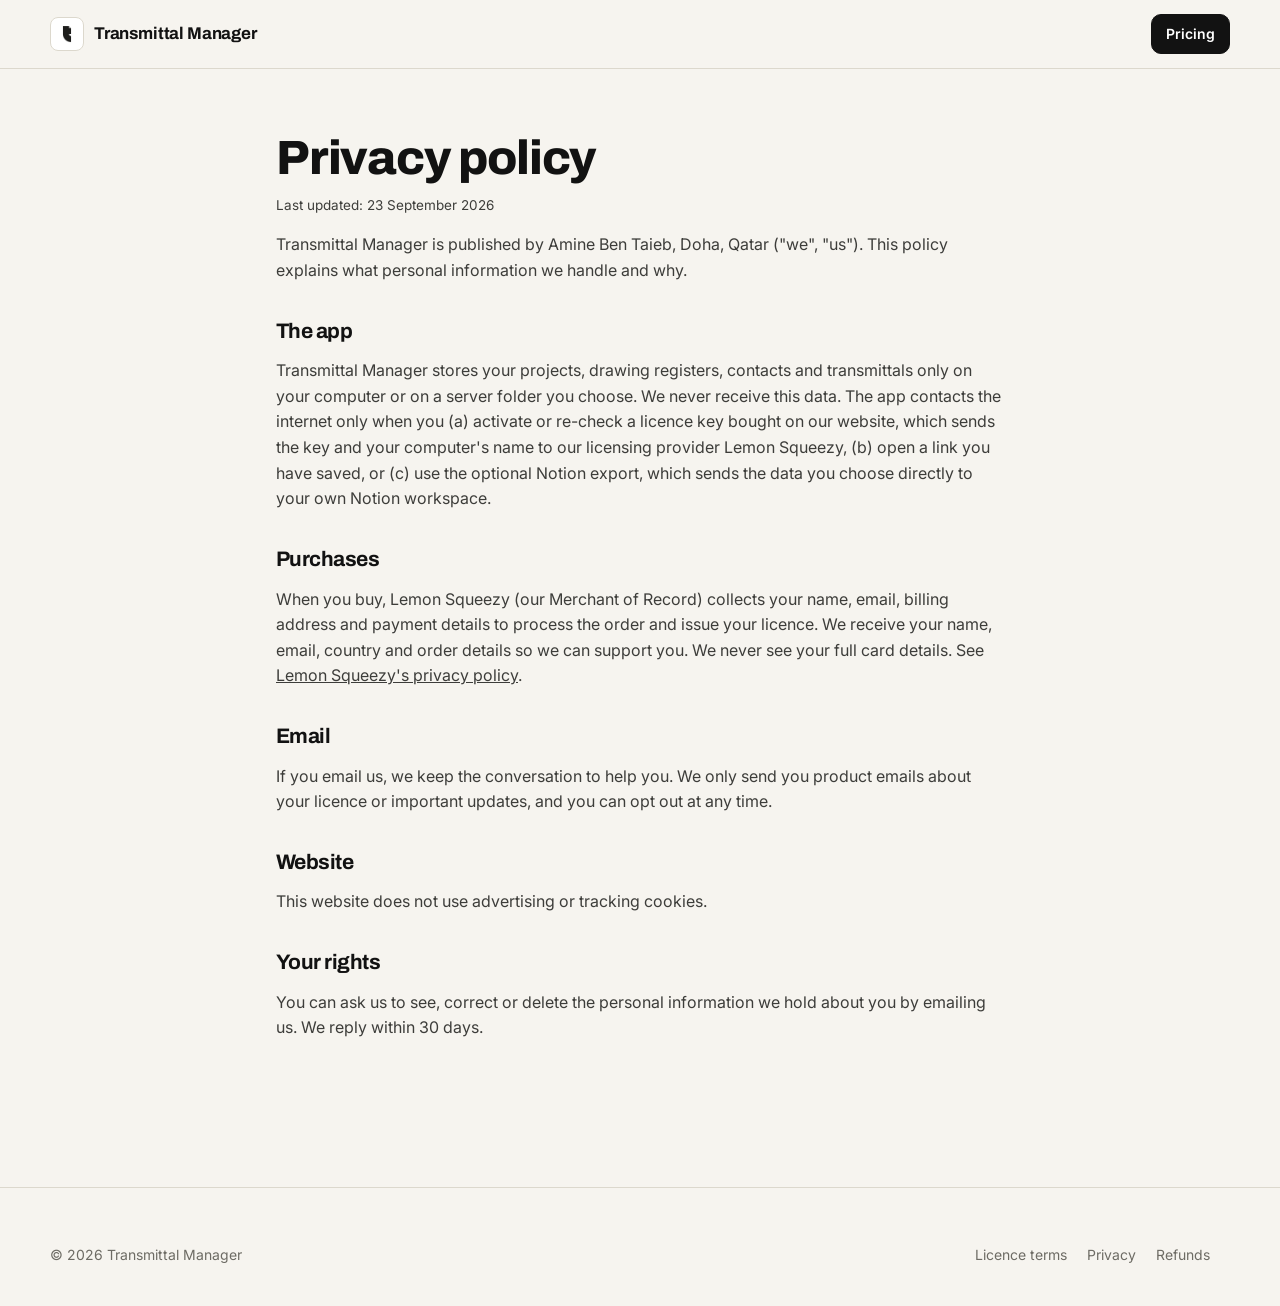
==== privacy.html @ 37238c75 "Add files via upload" ====
<!doctype html>
<html lang="en">
  <head>
    <meta charset="utf-8" />
    <meta name="viewport" content="width=device-width, initial-scale=1" />
    <title>Privacy policy | Transmittal Manager</title>
    <link href="https://fonts.googleapis.com/css2?family=Archivo:wght@600;700;800&family=Inter:wght@400;500;600&family=JetBrains+Mono:wght@500;600&display=swap" rel="stylesheet" />
    <link rel="stylesheet" href="assets/site.css" />
    <link rel="icon" href="assets/app-icon.png" />
    <script src="assets/config.js"></script>
  </head>
  <body>
    <header class="site-header scrolled">
      <div class="wrap header-inner">
        <a class="brand" href="index.html"><img src="assets/app-icon.png" alt="" />Transmittal Manager</a>
        <a class="btn small" href="index.html#pricing">Pricing</a>
      </div>
    </header>
    <main class="legal">
      <h1>Privacy policy</h1>
      <p class="fine">Last updated: 23 September 2026</p>
      <p>Transmittal Manager is published by Amine Ben Taieb, Doha, Qatar ("we", "us"). This policy explains what personal information we handle and why.</p>
      <h2>The app</h2>
      <p>Transmittal Manager stores your projects, drawing registers, contacts and transmittals only on your computer or on a server folder you choose. We never receive this data. The app contacts the internet only when you (a) activate or re-check a licence key bought on our website, which sends the key and your computer's name to our licensing provider Lemon Squeezy, (b) open a link you have saved, or (c) use the optional Notion export, which sends the data you choose directly to your own Notion workspace.</p>
      <h2>Purchases</h2>
      <p>When you buy, Lemon Squeezy (our Merchant of Record) collects your name, email, billing address and payment details to process the order and issue your licence. We receive your name, email, country and order details so we can support you. We never see your full card details. See <a href="https://www.lemonsqueezy.com/privacy">Lemon Squeezy's privacy policy</a>.</p>
      <h2>Email</h2>
      <p>If you email us, we keep the conversation to help you. We only send you product emails about your licence or important updates, and you can opt out at any time.</p>
      <h2>Website</h2>
      <p>This website does not use advertising or tracking cookies.</p>
      <h2>Your rights</h2>
      <p>You can ask us to see, correct or delete the personal information we hold about you by emailing <a data-email href="#">support</a>. We reply within 30 days.</p>
    </main>
    <footer class="site-footer">
      <div class="wrap footer-inner">
        <span>&copy; <span data-year></span> Transmittal Manager</span>
        <nav><a href="terms.html">Licence terms</a><a href="privacy.html">Privacy</a><a href="refund.html">Refunds</a><a data-email href="#">Contact</a></nav>
      </div>
    </footer>
  </body>
</html>
---- assets/site.css ----
/* Transmittal Manager - marketing site */
:root {
  --paper: #f6f4ef;
  --paper-2: #efece4;
  --card: #ffffff;
  --ink: #121212;
  --ink-2: #3d3d3a;
  --muted: #6d6b64;
  --line: #dcd8cd;
  --line-strong: #bdb8aa;
  --blue: #1f4fd8;
  --blue-soft: #e7edfc;
  --grid: rgba(31, 79, 216, 0.07);
  --good: #1d7a47;
  --radius: 14px;
  --shadow: 0 1px 2px rgba(18, 18, 18, 0.05), 0 18px 50px -18px rgba(18, 18, 18, 0.28);
  --display: "Archivo", "Segoe UI", Arial, sans-serif;
  --body: "Inter", "Segoe UI", Arial, sans-serif;
  --mono: "JetBrains Mono", Consolas, monospace;
}

* { box-sizing: border-box; }
html { scroll-behavior: smooth; }
body {
  margin: 0;
  background: var(--paper);
  color: var(--ink);
  font-family: var(--body);
  font-size: 16px;
  line-height: 1.6;
  -webkit-font-smoothing: antialiased;
}
img { max-width: 100%; display: block; }
a { color: inherit; }
.wrap { width: min(1180px, 100% - 32px); margin: 0 auto; }

/* ---------- header ---------- */
.site-header {
  position: sticky; top: 0; z-index: 40;
  background: rgba(246, 244, 239, 0.86);
  backdrop-filter: saturate(1.4) blur(10px);
  border-bottom: 1px solid transparent;
  transition: border-color .2s;
}
.site-header.scrolled { border-bottom-color: var(--line); }
.header-inner { display: flex; align-items: center; justify-content: space-between; gap: 20px; height: 68px; }
.brand { display: flex; align-items: center; gap: 10px; text-decoration: none; font-family: var(--display); font-weight: 700; font-size: 17px; letter-spacing: -0.01em; }
.brand img { width: 34px; height: 34px; border-radius: 8px; background: #fff; padding: 3px; border: 1px solid var(--line); }
.nav { display: flex; align-items: center; gap: 26px; font-size: 14.5px; }
.nav a { text-decoration: none; color: var(--ink-2); }
.nav a:hover { color: var(--ink); }
.nav .btn { color: #fff; }
.menu-toggle { display: none; background: none; border: 1px solid var(--line-strong); border-radius: 8px; padding: 7px 10px; font: inherit; font-size: 14px; }

/* ---------- buttons ---------- */
.btn {
  display: inline-flex; align-items: center; justify-content: center; gap: 8px;
  padding: 12px 20px; border-radius: 10px; border: 1.5px solid var(--ink);
  background: var(--ink); color: #fff; font-weight: 600; font-size: 15px;
  text-decoration: none; cursor: pointer; transition: transform .15s, background .15s, box-shadow .15s;
}
.btn:hover { transform: translateY(-1px); box-shadow: 0 8px 20px -10px rgba(0,0,0,.5); }
.btn.ghost { background: transparent; color: var(--ink); }
.btn.ghost:hover { background: #fff; }
.btn.small { padding: 8px 14px; font-size: 14px; }
.btn svg { width: 18px; height: 18px; }

/* ---------- hero ---------- */
.hero { position: relative; overflow: hidden; padding: 72px 0 40px; }
.hero::before {
  content: ""; position: absolute; inset: 0; z-index: -1;
  background-image:
    linear-gradient(var(--grid) 1px, transparent 1px),
    linear-gradient(90deg, var(--grid) 1px, transparent 1px),
    linear-gradient(rgba(31,79,216,.035) 1px, transparent 1px),
    linear-gradient(90deg, rgba(31,79,216,.035) 1px, transparent 1px);
  background-size: 120px 120px, 120px 120px, 24px 24px, 24px 24px;
  mask-image: linear-gradient(to bottom, #000 55%, transparent);
}
.hero-copy { max-width: 780px; margin: 0 auto; text-align: center; }
.eyebrow {
  display: inline-flex; align-items: center; gap: 8px;
  font-family: var(--mono); font-size: 12.5px; letter-spacing: .04em; text-transform: uppercase;
  color: var(--blue); background: var(--blue-soft); border: 1px solid rgba(31,79,216,.18);
  padding: 5px 12px; border-radius: 99px;
}
.eyebrow::before { content: ""; width: 6px; height: 6px; border-radius: 50%; background: var(--blue); }
h1, h2, h3 { font-family: var(--display); letter-spacing: -0.025em; line-height: 1.08; margin: 0; }
.hero h1 { font-size: clamp(40px, 6.4vw, 76px); font-weight: 800; margin: 22px 0 18px; }
.hero h1 em { font-style: normal; color: var(--blue); }
.lead { font-size: clamp(17px, 2vw, 20px); color: var(--ink-2); max-width: 640px; margin: 0 auto; }
.hero-actions { display: flex; gap: 12px; justify-content: center; flex-wrap: wrap; margin: 30px 0 12px; }
.fine { font-size: 13.5px; color: var(--muted); margin: 0; }

.hero-visual { position: relative; margin: 56px auto 0; max-width: 1080px; }
.frame {
  background: var(--card); border-radius: var(--radius); border: 1px solid var(--line);
  box-shadow: var(--shadow); overflow: hidden;
}
.frame-bar { display: flex; align-items: center; gap: 6px; height: 34px; padding: 0 14px; border-bottom: 1px solid var(--line); background: #fbfaf7; }
.frame-bar i { width: 10px; height: 10px; border-radius: 50%; background: #d9d5ca; }
.frame-bar span { margin-left: 10px; font-size: 12px; color: var(--muted); font-family: var(--mono); }
.frame img, .paper img, .float-doc img { width: 100%; height: auto; }
.frame img { cursor: zoom-in; }
.float-doc {
  position: absolute; width: 27%; right: -3%; bottom: -8%;
  transform: rotate(3deg); border-radius: 6px; overflow: hidden;
  box-shadow: 0 30px 60px -20px rgba(0,0,0,.45); border: 1px solid var(--line);
  background: #fff;
}
.float-doc img { cursor: zoom-in; }
.float-tag {
  position: absolute; left: -2%; bottom: 14%;
  background: var(--ink); color: #fff; border-radius: 12px; padding: 12px 16px;
  font-size: 13.5px; box-shadow: var(--shadow); display: flex; gap: 10px; align-items: center;
}
.float-tag strong { font-family: var(--mono); font-size: 13px; display: block; }
.float-tag svg { width: 22px; height: 22px; color: #7ee2a8; flex: none; }

/* ---------- stat strip ---------- */
.stats { display: grid; grid-template-columns: repeat(4, 1fr); border-top: 1px solid var(--line); border-bottom: 1px solid var(--line); margin-top: 90px; }
.stats div { padding: 26px 22px; border-right: 1px solid var(--line); }
.stats div:last-child { border-right: 0; }
.stats strong { display: block; font-family: var(--display); font-size: clamp(20px, 2.2vw, 28px); white-space: nowrap; letter-spacing: -0.02em; }
.stats span { color: var(--muted); font-size: 14px; }

/* ---------- sections ---------- */
section { scroll-margin-top: 80px; }
.section { padding: 110px 0; }
.section.alt { background: var(--paper-2); border-top: 1px solid var(--line); border-bottom: 1px solid var(--line); }
.sheet-tag { font-family: var(--mono); font-size: 12.5px; color: var(--muted); letter-spacing: .06em; text-transform: uppercase; display: flex; align-items: center; gap: 10px; margin-bottom: 14px; }
.sheet-tag b { color: var(--blue); font-weight: 600; }
.sheet-tag::after { content: ""; height: 1px; width: 48px; background: var(--line-strong); }
.section-head { max-width: 720px; margin-bottom: 56px; }
.section-head.center { margin-left: auto; margin-right: auto; text-align: center; }
.section-head.center .sheet-tag { justify-content: center; }
.section-head.center .sheet-tag::after { display: none; }
.section-head h2 { font-size: clamp(32px, 4.2vw, 50px); font-weight: 800; }
.section-head p { color: var(--ink-2); font-size: 18px; margin: 16px 0 0; }

/* feature rows */
.feature { display: grid; grid-template-columns: 5fr 7fr; gap: 64px; align-items: center; }
.feature + .feature { margin-top: 120px; }
.feature.flip { grid-template-columns: 7fr 5fr; }
.feature.flip .feature-copy { order: 2; }
.icon-badge { width: 46px; height: 46px; border-radius: 12px; display: grid; place-items: center; background: var(--ink); color: #fff; margin-bottom: 20px; }
.icon-badge svg { width: 22px; height: 22px; }
.feature h3 { font-size: clamp(26px, 3vw, 34px); font-weight: 750; }
.feature p { color: var(--ink-2); margin: 14px 0 20px; font-size: 17px; }
.checks { list-style: none; padding: 0; margin: 0; display: grid; gap: 11px; }
.checks li { display: flex; gap: 11px; align-items: flex-start; font-size: 15.5px; }
.checks svg { width: 20px; height: 20px; color: var(--blue); flex: none; margin-top: 2px; }

/* documents */
.docs { display: grid; grid-template-columns: repeat(3, 1fr); gap: 34px; align-items: start; }
.doc { margin: 0; }
.doc .paper {
  background: #fff; border: 1px solid var(--line); border-radius: 4px; overflow: hidden;
  box-shadow: 0 2px 0 #e7e3d9, 0 4px 0 #f3f0e9, 0 24px 40px -24px rgba(0,0,0,.35);
  transition: transform .2s;
}
.doc:nth-child(1) .paper { transform: rotate(-1.5deg); }
.doc:nth-child(3) .paper { transform: rotate(1.5deg); }
.doc .paper:hover { transform: rotate(0) translateY(-6px); }
.doc img { cursor: zoom-in; }
.doc figcaption { margin-top: 24px; }
.doc figcaption strong { display: block; font-family: var(--display); font-size: 19px; }
.doc figcaption span { color: var(--muted); font-size: 14.5px; }
.formats { display: flex; gap: 6px; margin-top: 8px; }
.formats b { font-family: var(--mono); font-size: 11px; font-weight: 600; padding: 2px 7px; border-radius: 5px; border: 1px solid var(--line-strong); color: var(--ink-2); background: #fff; }

/* workflow */
.steps { display: grid; grid-template-columns: repeat(4, 1fr); gap: 0; counter-reset: s; position: relative; }
.steps::before { content: ""; position: absolute; top: 27px; left: 12%; right: 12%; height: 0; border-top: 1.5px dashed var(--line-strong); }
.step { text-align: center; padding: 0 18px; position: relative; }
.step .num { width: 56px; height: 56px; margin: 0 auto 20px; border-radius: 50%; background: var(--paper); border: 1.5px solid var(--ink); display: grid; place-items: center; }
.section.alt .step .num { background: var(--paper-2); }
.step .num svg { width: 22px; height: 22px; }
.step h3 { font-size: 19px; margin-bottom: 8px; }
.step p { color: var(--muted); font-size: 15px; margin: 0; }
.step small { font-family: var(--mono); color: var(--blue); font-size: 12px; display: block; margin-bottom: 6px; }

/* benefits grid */
.grid3 { display: grid; grid-template-columns: repeat(3, 1fr); gap: 18px; }
.tile { background: var(--card); border: 1px solid var(--line); border-radius: var(--radius); padding: 26px; }
.tile svg { width: 24px; height: 24px; color: var(--blue); }
.tile h3 { font-size: 18px; margin: 16px 0 6px; letter-spacing: -0.01em; }
.tile p { margin: 0; color: var(--muted); font-size: 15px; }

.chips { display: flex; flex-wrap: wrap; gap: 10px; justify-content: center; margin-top: 40px; }
.chips span { background: #fff; border: 1px solid var(--line); border-radius: 99px; padding: 8px 16px; font-size: 14px; font-weight: 500; color: var(--ink-2); }

/* pricing */
.pricing { display: grid; grid-template-columns: repeat(3, 1fr); gap: 20px; align-items: stretch; }
.plan { position: relative; display: flex; flex-direction: column; padding: 30px; border: 1px solid var(--line); border-radius: 18px; background: var(--card); }
.plan.featured { background: var(--ink); color: #fff; border-color: var(--ink); box-shadow: 0 30px 60px -30px rgba(0,0,0,.6); }
.plan.featured .per, .plan.featured li { color: #d9d7d0; }
.plan.featured .btn { background: #fff; color: var(--ink); border-color: #fff; }
.plan .tag { position: absolute; top: 18px; right: 18px; margin: 0; padding: 3px 10px; border-radius: 99px; background: var(--blue); color: #fff; font-size: 12px; font-weight: 600; }
.plan h3 { font-size: 19px; }
.plan .price { font-family: var(--display); font-size: 52px; font-weight: 800; letter-spacing: -0.03em; margin: 16px 0 0; line-height: 1; }
.plan .per { color: var(--muted); font-size: 14px; margin: 8px 0 22px; }
.plan ul { list-style: none; margin: 0 0 28px; padding: 22px 0 0; border-top: 1px solid var(--line); display: grid; gap: 10px; flex: 1; font-size: 15px; }
.plan.featured ul { border-top-color: #333; }
.plan li { display: flex; gap: 10px; color: var(--ink-2); }
.plan li svg { width: 18px; height: 18px; flex: none; margin-top: 3px; color: var(--blue); }
.plan.featured li svg { color: #8fb0ff; }
.guarantee { display: flex; gap: 12px; align-items: center; justify-content: center; margin-top: 30px; color: var(--ink-2); font-size: 15px; text-align: center; }
.guarantee svg { width: 22px; height: 22px; color: var(--good); flex: none; }

/* faq */
.faq { max-width: 820px; margin: 0 auto; border-top: 1px solid var(--line); }
.faq details { border-bottom: 1px solid var(--line); padding: 20px 4px; }
.faq summary { cursor: pointer; font-weight: 600; font-size: 17px; list-style: none; display: flex; justify-content: space-between; gap: 20px; }
.faq summary::-webkit-details-marker { display: none; }
.faq summary::after { content: "+"; font-family: var(--mono); color: var(--muted); font-size: 20px; line-height: 1; transition: transform .2s; }
.faq details[open] summary::after { transform: rotate(45deg); }
.faq p { margin: 12px 0 0; color: var(--ink-2); }

/* final cta */
.cta { background: var(--ink); color: #fff; border-radius: 24px; padding: 72px 40px; text-align: center; position: relative; overflow: hidden; }
.cta::before { content: ""; position: absolute; inset: 0; background-image: linear-gradient(rgba(255,255,255,.05) 1px, transparent 1px), linear-gradient(90deg, rgba(255,255,255,.05) 1px, transparent 1px); background-size: 32px 32px; }
.cta > * { position: relative; }
.cta h2 { font-size: clamp(32px, 4.4vw, 52px); font-weight: 800; }
.cta p { color: #c9c7bf; font-size: 18px; margin: 16px auto 30px; max-width: 560px; }
.cta .btn { background: #fff; color: var(--ink); border-color: #fff; }
.cta .btn.ghost { background: transparent; color: #fff; border-color: #6b6b6b; }

/* footer */
.site-footer { padding: 56px 0 40px; margin-top: 110px; border-top: 1px solid var(--line); font-size: 14px; color: var(--muted); }
.footer-inner { display: flex; justify-content: space-between; gap: 24px; flex-wrap: wrap; align-items: center; }
.footer-inner nav { display: flex; gap: 20px; flex-wrap: wrap; }
.footer-inner a { text-decoration: none; }
.footer-inner a:hover { color: var(--ink); }

/* legal pages */
.legal { max-width: 760px; margin: 0 auto; padding: 64px 16px 20px; }
.legal h1 { font-size: clamp(34px, 5vw, 48px); font-weight: 800; }
.legal h2 { font-size: 21px; margin-top: 36px; }
.legal p { color: var(--ink-2); }
.legal .fine { margin-top: 10px; }

/* lightbox */
.lightbox { position: fixed; inset: 0; z-index: 100; background: rgba(12,12,12,.86); display: none; place-items: center; padding: 24px; cursor: zoom-out; }
.lightbox.open { display: grid; }
.lightbox img { max-height: 92vh; width: auto; max-width: 96vw; border-radius: 8px; box-shadow: 0 30px 80px rgba(0,0,0,.5); background: #fff; }

/* reveal */
.reveal { opacity: 0; transform: translateY(18px); transition: opacity .6s ease, transform .6s ease; }
.reveal.in { opacity: 1; transform: none; }
@media (prefers-reduced-motion: reduce) { .reveal { opacity: 1; transform: none; transition: none; } html { scroll-behavior: auto; } }

/* ---------- responsive ---------- */
@media (max-width: 960px) {
  .nav { display: none; position: absolute; top: 68px; left: 0; right: 0; flex-direction: column; align-items: stretch; gap: 0; background: var(--paper); border-bottom: 1px solid var(--line); padding: 8px 16px 16px; }
  .nav.open { display: flex; }
  .nav a { padding: 12px 4px; border-bottom: 1px solid var(--line); }
  .nav .btn { margin-top: 12px; border-bottom: 0; }
  .menu-toggle { display: block; }
  .feature, .feature.flip { grid-template-columns: 1fr; gap: 32px; }
  .feature.flip .feature-copy { order: 0; }
  .feature + .feature { margin-top: 80px; }
  .docs, .grid3, .pricing { grid-template-columns: 1fr; }
  .docs { max-width: 420px; margin: 0 auto; }
  .steps { grid-template-columns: 1fr 1fr; row-gap: 40px; }
  .steps::before { display: none; }
  .stats { grid-template-columns: 1fr 1fr; }
  .stats div:nth-child(2) { border-right: 0; }
  .stats div:nth-child(-n+2) { border-bottom: 1px solid var(--line); }
  .float-tag { display: none; }
  .section { padding: 80px 0; }
}
@media (max-width: 560px) {
  .hero { padding-top: 40px; }
  .eyebrow { font-size: 11px; letter-spacing: .02em; }
  .stats strong { white-space: normal; }
  .float-doc { width: 36%; right: -2%; bottom: -12%; }
  .steps { grid-template-columns: 1fr; }
  .stats div { padding: 18px 14px; }
  .stats strong { font-size: 24px; }
  .cta { padding: 52px 22px; border-radius: 18px; }
  .plan { padding: 24px; }
}
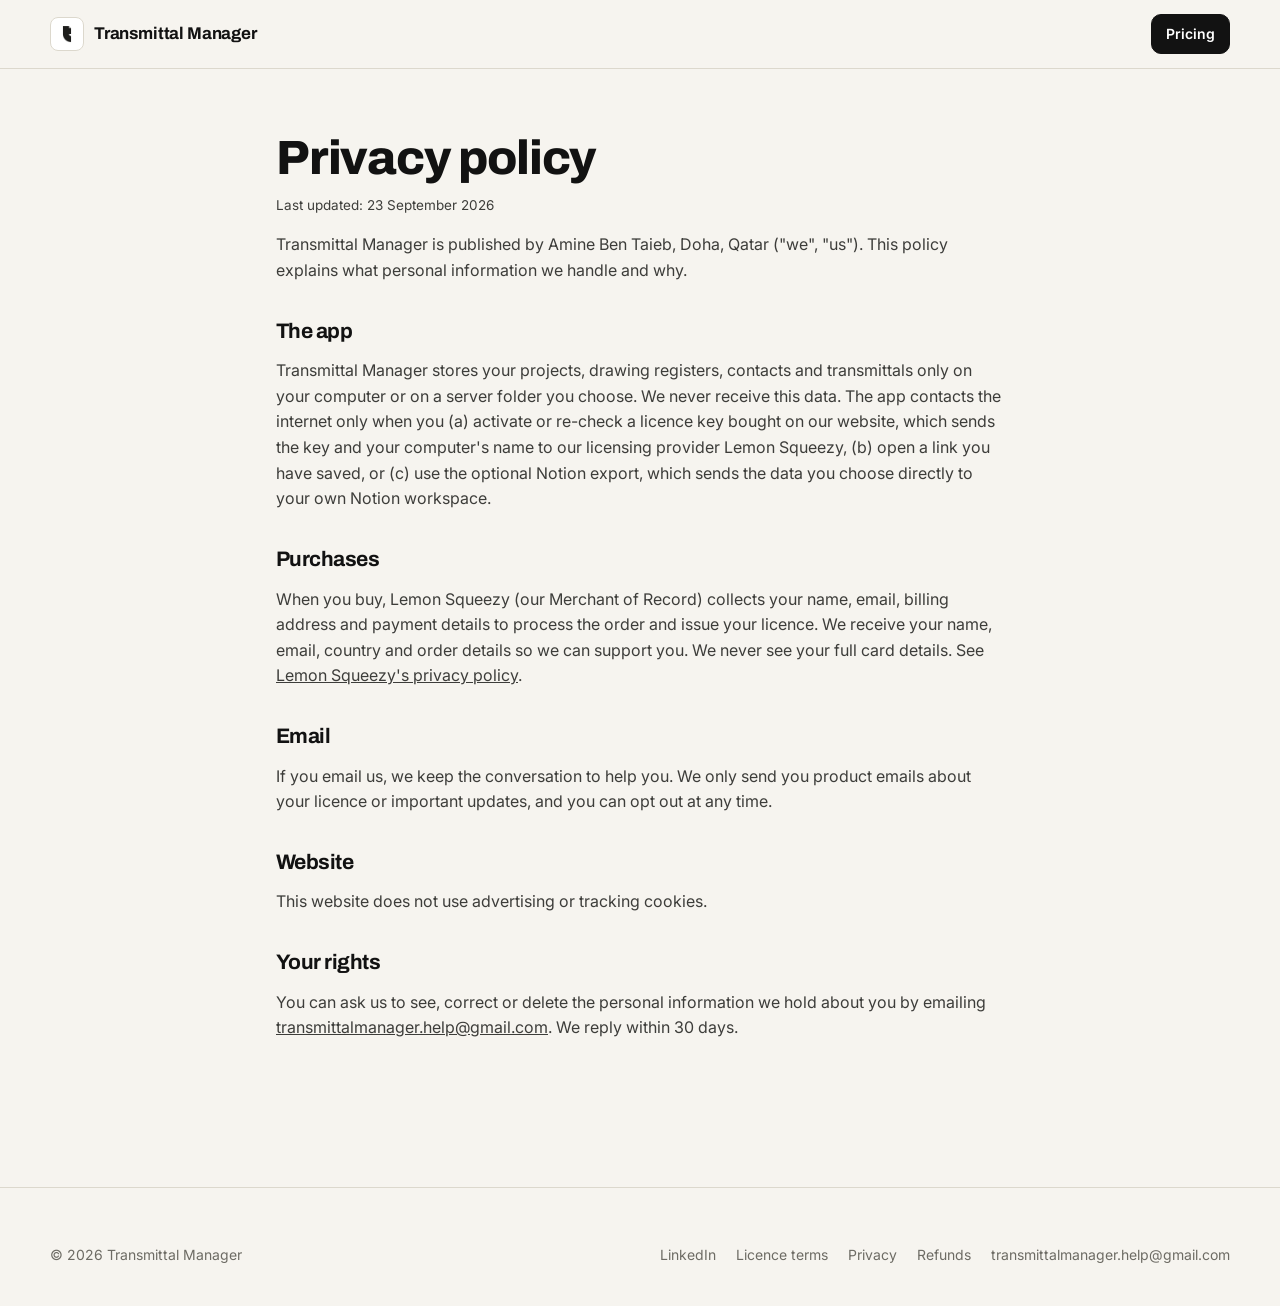
==== commit 96d2e08f: "Launch pricing and LinkedIn link" ====
--- a/privacy.html
+++ b/privacy.html
@@ -34,7 +34,7 @@
     <footer class="site-footer">
       <div class="wrap footer-inner">
         <span>&copy; <span data-year></span> Transmittal Manager</span>
-        <nav><a href="terms.html">Licence terms</a><a href="privacy.html">Privacy</a><a href="refund.html">Refunds</a><a data-email href="#">Contact</a></nav>
+        <nav><a data-linkedin href="#" target="_blank" rel="noopener">LinkedIn</a><a href="terms.html">Licence terms</a><a href="privacy.html">Privacy</a><a href="refund.html">Refunds</a><a data-email href="#">Contact</a></nav>
       </div>
     </footer>
   </body>
